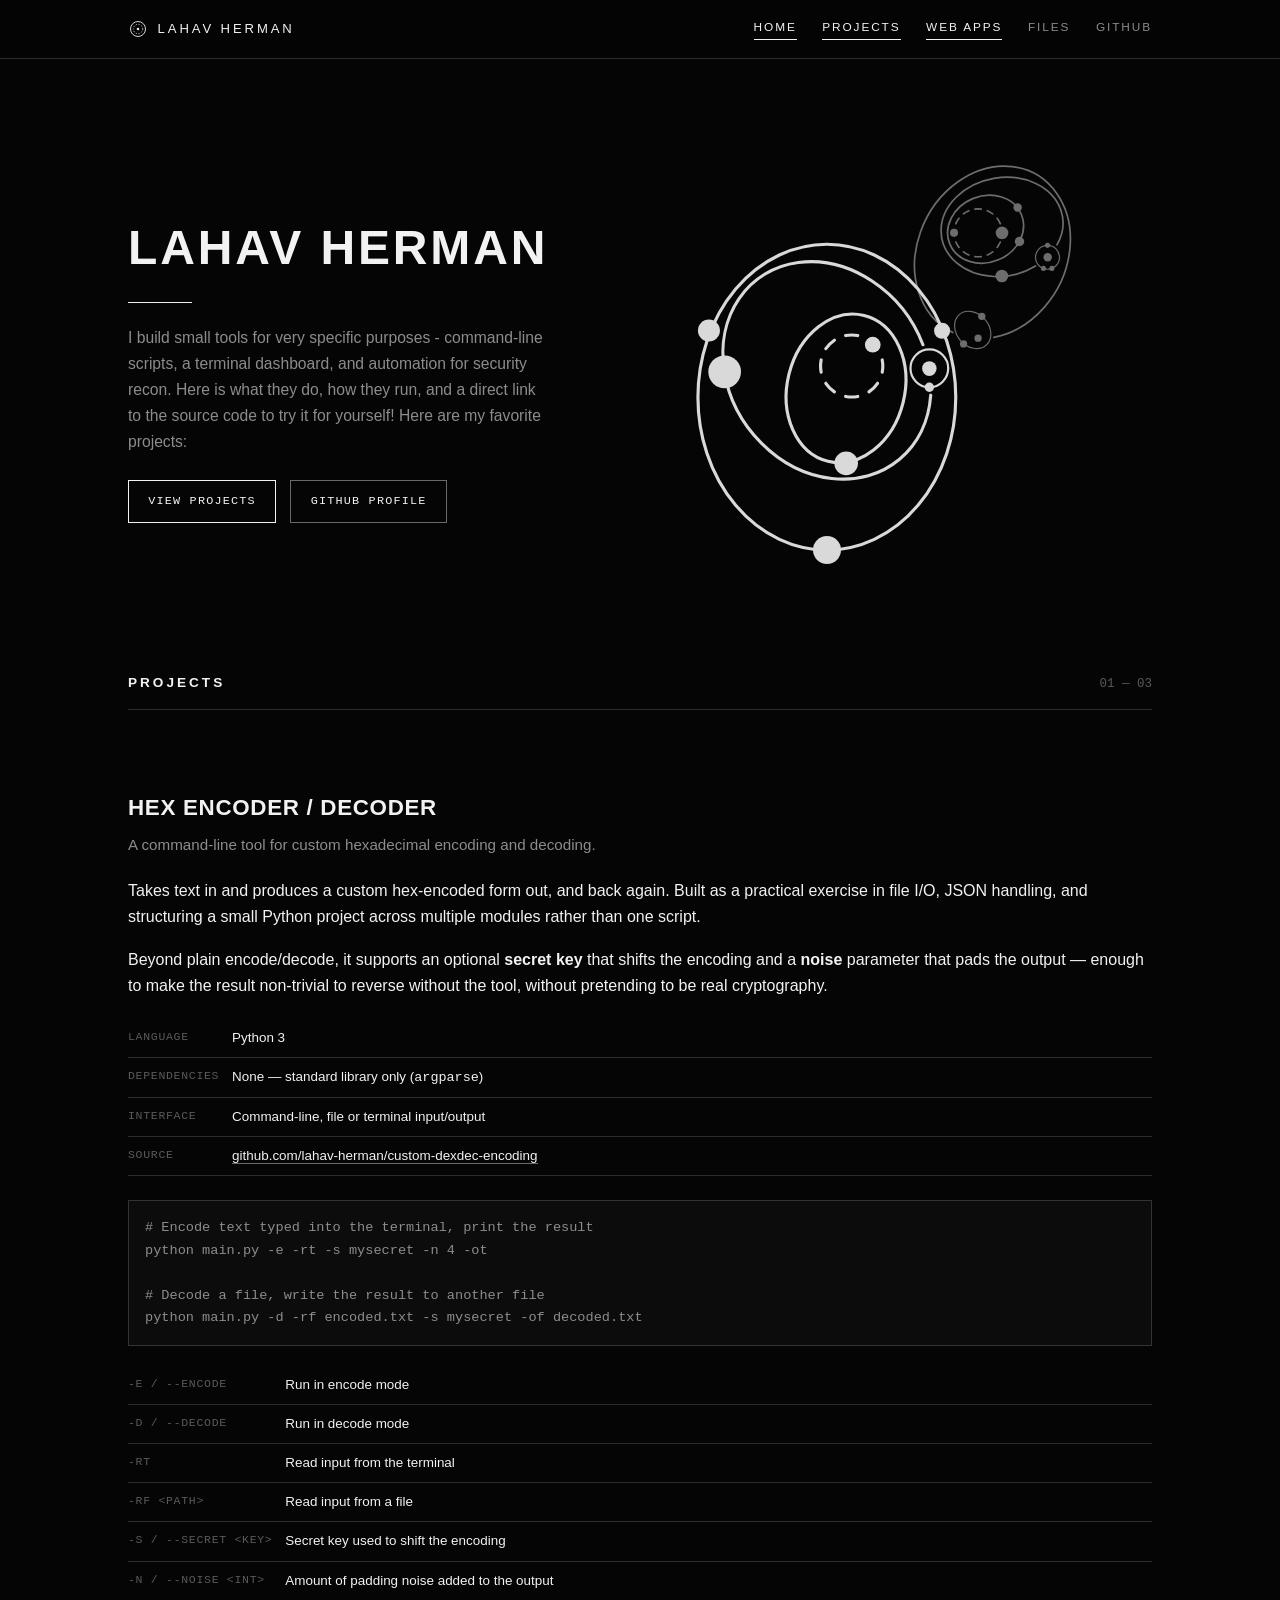
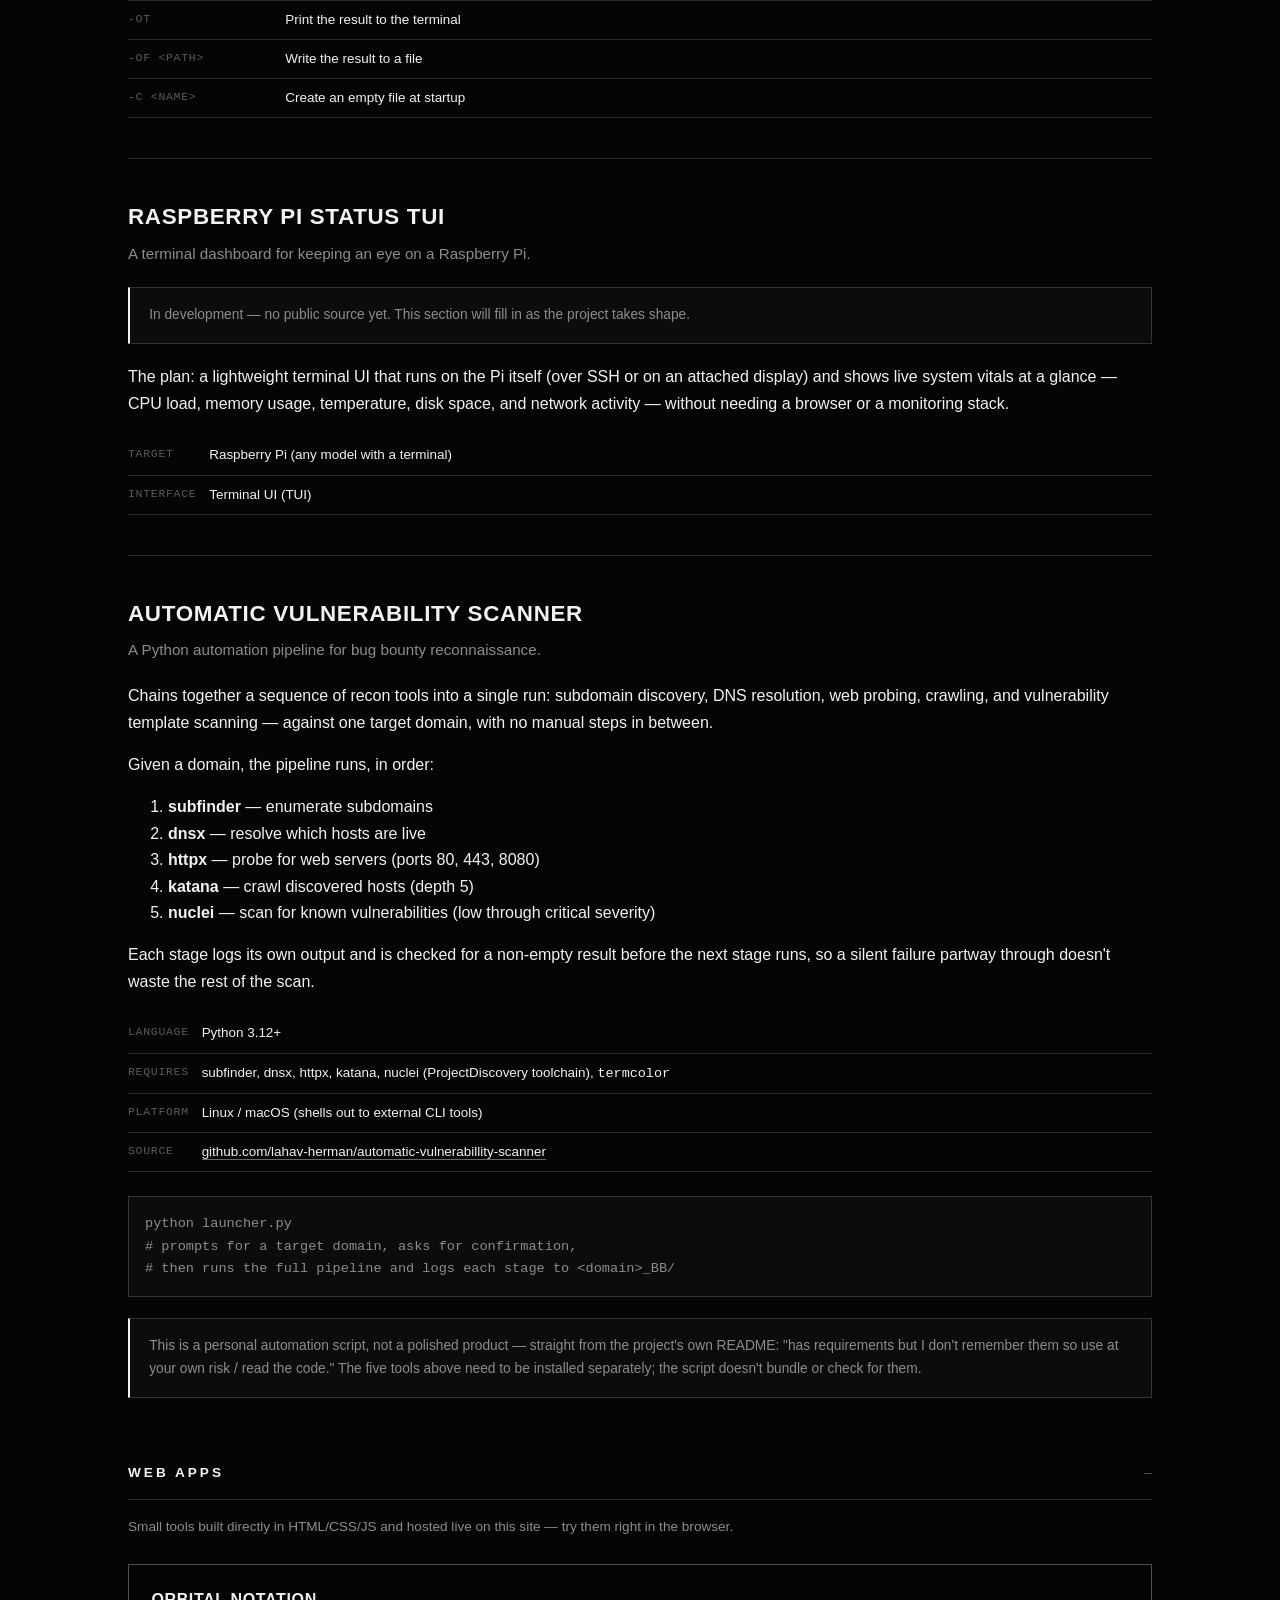
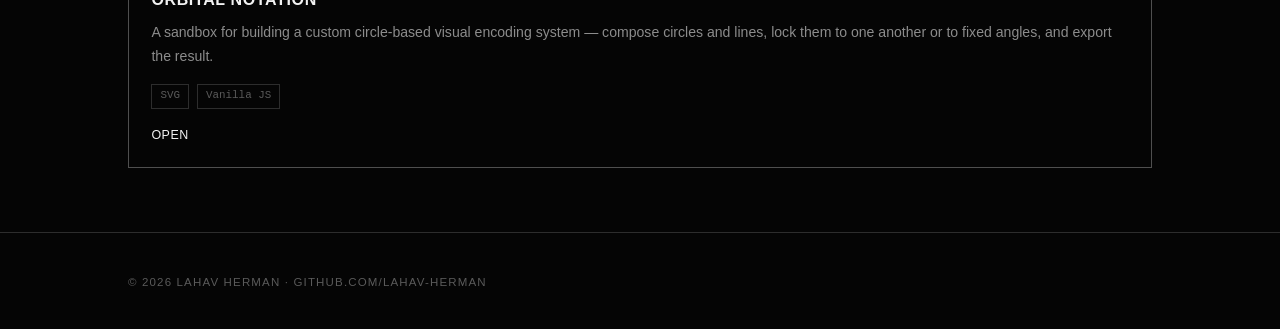
==== index.html @ 6dafbdc3 "build" ====
<!doctype html>
<html lang="en">
<head>
  <meta charset="utf-8" />
  <meta name="viewport" content="width=device-width, initial-scale=1" />
  <title>Lahav Herman</title>
  <meta name="description" content="Lahav Herman — CLI tools, Raspberry Pi projects, and security scripting." />
  <link rel="icon" href="assets/img/favicon.svg" type="image/svg+xml" />
  <link rel="stylesheet" href="assets/css/style.css" />
</head>
<body>
  <header class="site-header">
    <nav class="nav">
      <a class="nav-brand" href="index.html">
        <svg class="nav-mark" viewBox="0 0 32 32" aria-hidden="true">
          <circle cx="16" cy="16" r="12" fill="none" stroke="currentColor" stroke-width="1.4"/>
          <circle cx="16" cy="16" r="7.5" fill="none" stroke="currentColor" stroke-width="1.2" stroke-dasharray="2 2.4"/>
          <circle cx="16" cy="16" r="2" fill="currentColor"/>
        </svg>
        Lahav Herman
      </a>
      <div class="nav-links">
        <a href="index.html">Home</a>
        <a href="index.html#projects">Projects</a>
        <a href="index.html#apps">Web Apps</a>
        <a href="files.html">Files</a>
        <a href="https://github.com/lahav-herman" target="_blank" rel="noopener">GitHub</a>
      </div>
    </nav>
  </header>

  <main>
    <section class="hero">
      <div class="hero-copy">
        <h1>Lahav Herman<span class="cursor"></span></h1>
        <span class="hero-rule"></span>
        <p>
          I build small tools for very specific purposes - command-line scripts, a terminal dashboard, and automation for security recon.
          
          Here is what they do, how they run, and a direct link to the source code to try it for yourself!

          Here are my favorite projects:
        </p>
        <div class="hero-links">
          <a class="btn primary" href="#projects">View Projects</a>
          <a class="btn" href="https://github.com/lahav-herman" target="_blank" rel="noopener">GitHub Profile</a>
        </div>
      </div>

      <div class="hero-mark">
        <img class="mark-word mark-lahav" src="assets/img/LAHAV.svg" alt="Lahav" />
        <img class="mark-word mark-herman" src="assets/img/HERMAN.svg" alt="Herman" />
        <div class="mark-hit-zone" aria-hidden="true"></div>
      </div>
    </section>

    <section class="section" id="projects">
      <div class="section-head">
        <h2>Projects</h2>
        <span class="index">01 — 03</span>
      </div>

      <article class="project" id="hex-codec">
        <div class="project-head">
          <h3>Hex Encoder / Decoder</h3>
        </div>
        <p class="project-tag">A command-line tool for custom hexadecimal encoding and decoding.</p>

        <p>
          Takes text in and produces a custom hex-encoded form out, and back again. Built as a
          practical exercise in file I/O, JSON handling, and structuring a small Python project
          across multiple modules rather than one script.
        </p>
        <p>
          Beyond plain encode/decode, it supports an optional <strong>secret key</strong> that
          shifts the encoding and a <strong>noise</strong> parameter that pads the output —
          enough to make the result non-trivial to reverse without the tool, without pretending
          to be real cryptography.
        </p>

        <table class="info-table">
          <tr><th>Language</th><td>Python 3</td></tr>
          <tr><th>Dependencies</th><td>None — standard library only (<code>argparse</code>)</td></tr>
          <tr><th>Interface</th><td>Command-line, file or terminal input/output</td></tr>
          <tr><th>Source</th><td><a href="https://github.com/lahav-herman/custom-dexdec-encoding" target="_blank" rel="noopener">github.com/lahav-herman/custom-dexdec-encoding</a></td></tr>
        </table>

        <pre><code># Encode text typed into the terminal, print the result
python main.py -e -rt -s mysecret -n 4 -ot

# Decode a file, write the result to another file
python main.py -d -rf encoded.txt -s mysecret -of decoded.txt</code></pre>

        <table class="info-table">
          <tr><th><code>-e</code> / <code>--encode</code></th><td>Run in encode mode</td></tr>
          <tr><th><code>-d</code> / <code>--decode</code></th><td>Run in decode mode</td></tr>
          <tr><th><code>-rt</code></th><td>Read input from the terminal</td></tr>
          <tr><th><code>-rf &lt;path&gt;</code></th><td>Read input from a file</td></tr>
          <tr><th><code>-s</code> / <code>--secret &lt;key&gt;</code></th><td>Secret key used to shift the encoding</td></tr>
          <tr><th><code>-n</code> / <code>--noise &lt;int&gt;</code></th><td>Amount of padding noise added to the output</td></tr>
          <tr><th><code>-ot</code></th><td>Print the result to the terminal</td></tr>
          <tr><th><code>-of &lt;path&gt;</code></th><td>Write the result to a file</td></tr>
          <tr><th><code>-c &lt;name&gt;</code></th><td>Create an empty file at startup</td></tr>
        </table>
      </article>

      <article class="project" id="pi-status-tui">
        <div class="project-head">
          <h3>Raspberry Pi Status TUI</h3>
        </div>
        <p class="project-tag">A terminal dashboard for keeping an eye on a Raspberry Pi.</p>

        <div class="callout">
          In development — no public source yet. This section will fill in as the project
          takes shape.
        </div>

        <p>
          The plan: a lightweight terminal UI that runs on the Pi itself (over SSH or on an
          attached display) and shows live system vitals at a glance — CPU load, memory usage,
          temperature, disk space, and network activity — without needing a browser or a
          monitoring stack.
        </p>

        <table class="info-table">
          <tr><th>Target</th><td>Raspberry Pi (any model with a terminal)</td></tr>
          <tr><th>Interface</th><td>Terminal UI (TUI)</td></tr>
        </table>
      </article>

      <article class="project" id="vuln-scanner">
        <div class="project-head">
          <h3>Automatic Vulnerability Scanner</h3>
        </div>
        <p class="project-tag">A Python automation pipeline for bug bounty reconnaissance.</p>

        <p>
          Chains together a sequence of recon tools into a single run: subdomain discovery,
          DNS resolution, web probing, crawling, and vulnerability template scanning —
          against one target domain, with no manual steps in between.
        </p>

        <p>Given a domain, the pipeline runs, in order:</p>
        <ol>
          <li><strong>subfinder</strong> — enumerate subdomains</li>
          <li><strong>dnsx</strong> — resolve which hosts are live</li>
          <li><strong>httpx</strong> — probe for web servers (ports 80, 443, 8080)</li>
          <li><strong>katana</strong> — crawl discovered hosts (depth 5)</li>
          <li><strong>nuclei</strong> — scan for known vulnerabilities (low through critical severity)</li>
        </ol>
        <p>
          Each stage logs its own output and is checked for a non-empty result before the next
          stage runs, so a silent failure partway through doesn't waste the rest of the scan.
        </p>

        <table class="info-table">
          <tr><th>Language</th><td>Python 3.12+</td></tr>
          <tr><th>Requires</th><td>subfinder, dnsx, httpx, katana, nuclei (ProjectDiscovery toolchain), <code>termcolor</code></td></tr>
          <tr><th>Platform</th><td>Linux / macOS (shells out to external CLI tools)</td></tr>
          <tr><th>Source</th><td><a href="https://github.com/lahav-herman/automatic-vulnerabillity-scanner" target="_blank" rel="noopener">github.com/lahav-herman/automatic-vulnerabillity-scanner</a></td></tr>
        </table>

        <pre><code>python launcher.py
# prompts for a target domain, asks for confirmation,
# then runs the full pipeline and logs each stage to &lt;domain&gt;_BB/</code></pre>

        <div class="callout">
          This is a personal automation script, not a polished product — straight from the
          project's own README: "has requirements but I don't remember them so use at your own
          risk / read the code." The five tools above need to be installed separately; the
          script doesn't bundle or check for them.
        </div>
      </article>
    </section>

    <section class="section" id="apps">
      <div class="section-head">
        <h2>Web Apps</h2>
        <span class="index">—</span>
      </div>
      <p class="section-note">Small tools built directly in HTML/CSS/JS and hosted live on this site — try them right in the browser.</p>

      <div class="grid">
        <div class="card">
          <h3><a href="apps/orbital-notation/index.html">Orbital Notation</a></h3>
          <p>A sandbox for building a custom circle-based visual encoding system —
             compose circles and lines, lock them to one another or to fixed
             angles, and export the result.</p>
          <div class="card-tags"><span class="tag">SVG</span><span class="tag">Vanilla JS</span></div>
          <div class="card-links"><a href="apps/orbital-notation/index.html">Open</a></div>
        </div>
      </div>
    </section>
  </main>

  <footer class="site-footer">
    <p>&copy; 2026 Lahav Herman &middot; <a href="https://github.com/lahav-herman" target="_blank" rel="noopener">github.com/lahav-herman</a></p>
  </footer>

  <script src="assets/js/main.js"></script>
</body>
</html>
---- assets/css/style.css ----
/* lahav-herman.github.io — shared site styles
   Monochrome, line-diagram aesthetic: thin white strokes on black,
   uppercase wide-tracked headings, orbit/node motifs. */

:root {
  --bg: #050505;
  --bg-raised: #0c0c0c;
  --bg-card: #0a0a0a;
  --border: rgba(255, 255, 255, 0.16);
  --border-strong: rgba(255, 255, 255, 0.4);
  --line: rgba(255, 255, 255, 0.55);
  --text: #f2f2f2;
  --text-dim: #8c8c8c;
  --text-faint: #5a5a5a;
  --sans: "Helvetica Neue", Arial, "Segoe UI", sans-serif;
  --mono: ui-monospace, "Cascadia Code", "Fira Code", Consolas, "SF Mono", Menlo, monospace;
}

* {
  box-sizing: border-box;
}

html, body {
  margin: 0;
  padding: 0;
}

html {
  scroll-behavior: smooth;
}

body {
  background: var(--bg);
  color: var(--text);
  font-family: var(--sans);
  line-height: 1.65;
  min-height: 100vh;
  display: flex;
  flex-direction: column;
}

a {
  color: var(--text);
  text-decoration: none;
  border-bottom: 1px solid var(--border-strong);
}

a:hover {
  color: #fff;
  border-color: #fff;
}

.card a,
.file-list a {
  border-bottom: none;
}

code, pre {
  font-family: var(--mono);
}

pre {
  background: var(--bg-raised);
  border: 1px solid var(--border);
  padding: 1rem;
  overflow-x: auto;
  font-size: 0.85rem;
  color: var(--text-dim);
}

/* ---------- Header / nav ---------- */

.site-header {
  position: sticky;
  top: 0;
  z-index: 2;
  border-bottom: 1px solid var(--border);
  background: rgba(5, 5, 5, 0.92);
  backdrop-filter: blur(4px);
}

.nav {
  width: 100%;
  margin: 0;
  display: flex;
  align-items: center;
  justify-content: space-between;
  padding: 1.1rem clamp(2rem, 10vw, 9rem);
}

.nav-brand {
  display: flex;
  align-items: center;
  gap: 0.6rem;
  font-size: 0.82rem;
  letter-spacing: 0.22em;
  text-transform: uppercase;
  color: var(--text);
  border-bottom: none;
}

.nav-mark {
  width: 20px;
  height: 20px;
  display: block;
}

.nav-links {
  display: flex;
  gap: 1.6rem;
  align-items: center;
  flex-wrap: wrap;
}

.nav-links a {
  color: var(--text-dim);
  font-size: 0.74rem;
  letter-spacing: 0.16em;
  text-transform: uppercase;
  border-bottom: 1px solid transparent;
  padding-bottom: 2px;
}

.nav-links a:hover,
.nav-links a.active {
  color: var(--text);
  border-color: var(--text);
}

/* ---------- Layout ---------- */

main {
  flex: 1;
  width: 100%;
  margin: 0;
  padding: 3rem clamp(2rem, 10vw, 9rem) 4rem;
}

.site-footer {
  border-top: 1px solid var(--border);
  text-align: left;
  padding: 1.75rem clamp(2rem, 10vw, 9rem);
  color: var(--text-faint);
  font-size: 0.72rem;
  letter-spacing: 0.1em;
  text-transform: uppercase;
}

.site-footer a {
  color: var(--text-faint);
  border-bottom: 1px solid transparent;
}

.site-footer a:hover {
  color: var(--text);
  border-color: var(--text-faint);
}

/* ---------- Hero ---------- */

.hero {
  display: grid;
  grid-template-columns: 1.1fr 1fr;
  gap: 2rem;
  align-items: center;
  padding: 2rem 0 1rem;
}

.hero-copy .hero-tag {
  font-family: var(--mono);
  color: var(--text-faint);
  font-size: 0.78rem;
  letter-spacing: 0.08em;
  margin: 0 0 1.1rem;
}

.hero-copy h1 {
  font-size: clamp(2rem, 5vw, 3rem);
  letter-spacing: 0.06em;
  text-transform: uppercase;
  margin: 0 0 0.9rem;
  font-weight: 600;
}

.hero-rule {
  display: block;
  width: 64px;
  height: 1px;
  background: var(--text);
  margin: 0 0 1.4rem;
}

.cursor {
  display: inline-block;
  width: 0.5ch;
  background: var(--text);
  margin-left: 2px;
  animation: blink 1.1s steps(1) infinite;
}

@keyframes blink {
  0%, 49% { opacity: 1; }
  50%, 100% { opacity: 0; }
}

.hero-copy p {
  color: var(--text-dim);
  max-width: 48ch;
  font-size: 0.98rem;
}

.hero-links {
  margin-top: 1.6rem;
  display: flex;
  gap: 0.9rem;
  flex-wrap: wrap;
}

.hero-mark {
  position: relative;
  width: 100%;
  max-width: 420px;
  aspect-ratio: 1 / 1.08;
}

.mark-word {
  position: absolute;
  height: auto;
  transition: top 0.35s ease, left 0.35s ease, width 0.35s ease, filter 0.35s ease, z-index 0.35s;
}

/*
 * LAHAV.svg and HERMAN.svg don't fill their own viewBox by the same amount
 * (LAHAV's linework fills ~88% of its box, HERMAN's only ~72%), so equal
 * `width` values render visibly different ink sizes. Each word gets its own
 * width per slot, scaled so the actual drawn marks end up the same size.
 */

.mark-lahav {
  top: 18%;
  left: 0;
  width: 70%;
  z-index: 2;
  filter: brightness(1);
}

.mark-herman {
  top: 0;
  left: 49%;
  width: 51%;
  z-index: 1;
  filter: brightness(0.5);
}

.hero-mark.swapped .mark-lahav {
  top: 0;
  left: 58%;
  width: 42%;
  z-index: 1;
  filter: brightness(0.5);
}

.hero-mark.swapped .mark-herman {
  top: 10%;
  left: 0;
  width: 85%;
  z-index: 2;
  filter: brightness(1);
}

.mark-hit-zone {
  position: absolute;
  top: 0;
  right: 0;
  width: 50%;
  height: 50%;
  z-index: 3;
  cursor: pointer;
}

/* ---------- Buttons ---------- */

.btn {
  display: inline-block;
  font-family: var(--mono);
  font-size: 0.74rem;
  letter-spacing: 0.1em;
  text-transform: uppercase;
  padding: 0.65rem 1.2rem;
  border: 1px solid var(--border-strong);
  color: var(--text);
  background: transparent;
  border-bottom: 1px solid var(--border-strong);
  transition: background 0.15s, color 0.15s;
}

.btn:hover {
  background: var(--text);
  color: var(--bg);
  border-color: var(--text);
}

.btn.primary {
  border-color: var(--text);
}

/* ---------- Section headings ---------- */

.section {
  margin-top: 4rem;
  scroll-margin-top: 6.5rem;
}

.section-head {
  display: flex;
  align-items: baseline;
  justify-content: space-between;
  gap: 1rem;
  margin-bottom: 0.4rem;
  flex-wrap: wrap;
  border-bottom: 1px solid var(--border);
  padding-bottom: 0.9rem;
}

.section-head h2 {
  margin: 0;
  font-size: 0.85rem;
  letter-spacing: 0.22em;
  text-transform: uppercase;
  color: var(--text);
}

.section-head .index {
  color: var(--text-faint);
  font-family: var(--mono);
  font-size: 0.78rem;
}

.section-note {
  color: var(--text-dim);
  font-size: 0.85rem;
  margin: 1rem 0 1.6rem;
}

/* ---------- Cards / grid ---------- */

.grid {
  display: grid;
  grid-template-columns: repeat(auto-fit, minmax(260px, 1fr));
  gap: 1px;
  background: var(--border);
  border: 1px solid var(--border);
}

.card {
  display: flex;
  flex-direction: column;
  background: var(--bg);
  padding: 1.4rem;
}

.card h3 {
  margin: 0 0 0.5rem;
  font-size: 1rem;
  letter-spacing: 0.04em;
  text-transform: uppercase;
}

.card h3 a {
  border-bottom: none;
}

.card p {
  color: var(--text-dim);
  font-size: 0.88rem;
  margin: 0 0 1rem;
  flex: 1;
}

.card-tags {
  display: flex;
  gap: 0.5rem;
  flex-wrap: wrap;
  margin-bottom: 1rem;
}

.tag {
  font-family: var(--mono);
  font-size: 0.68rem;
  color: var(--text-faint);
  border: 1px solid var(--border);
  padding: 0.15rem 0.5rem;
}

.card-links {
  display: flex;
  gap: 1rem;
  font-size: 0.78rem;
  letter-spacing: 0.04em;
  text-transform: uppercase;
}

/* ---------- Project (in-page) sections ---------- */

.project {
  padding-top: 2.5rem;
  border-top: 1px solid var(--border);
  margin-top: 2.5rem;
  scroll-margin-top: 6.5rem;
}

.project:first-of-type {
  border-top: none;
}

.project-head {
  display: flex;
  align-items: baseline;
  justify-content: space-between;
  gap: 1rem;
  flex-wrap: wrap;
}

.project-head h3 {
  margin: 0 0 0.3rem;
  font-size: 1.4rem;
  letter-spacing: 0.03em;
  text-transform: uppercase;
}

.project-tag {
  color: var(--text-dim);
  margin: 0 0 1.3rem;
  font-size: 0.95rem;
}

.info-table {
  width: 100%;
  border-collapse: collapse;
  margin: 1.2rem 0 1.5rem;
  font-size: 0.84rem;
}

.info-table th, .info-table td {
  text-align: left;
  padding: 0.5rem 0.8rem 0.5rem 0;
  border-bottom: 1px solid var(--border);
  vertical-align: top;
}

.info-table th {
  color: var(--text-faint);
  font-family: var(--mono);
  font-weight: 400;
  text-transform: uppercase;
  font-size: 0.72rem;
  letter-spacing: 0.06em;
  white-space: nowrap;
  width: 1%;
}

.callout {
  border: 1px solid var(--border);
  border-left: 2px solid var(--text);
  background: var(--bg-raised);
  padding: 1rem 1.2rem;
  font-size: 0.86rem;
  color: var(--text-dim);
  margin: 1.3rem 0;
}

.files-box {
  border: 1px dashed var(--border);
  padding: 1rem 1.2rem;
  margin-top: 1.5rem;
  font-size: 0.86rem;
  color: var(--text-dim);
}

.files-box h4 {
  margin: 0 0 0.5rem;
  font-size: 0.72rem;
  letter-spacing: 0.1em;
  text-transform: uppercase;
  color: var(--text-faint);
}

.file-list {
  list-style: none;
  margin: 0;
  padding: 0;
}

.file-list li {
  display: flex;
  justify-content: space-between;
  gap: 1rem;
  padding: 0.6rem 0;
  border-bottom: 1px solid var(--border);
  font-size: 0.9rem;
}

.file-list li:last-child {
  border-bottom: none;
}

.file-list .meta {
  color: var(--text-faint);
  font-family: var(--mono);
  font-size: 0.78rem;
  white-space: nowrap;
}

.page-head h1 {
  margin: 0 0 0.4rem;
  font-size: 1.7rem;
  letter-spacing: 0.05em;
  text-transform: uppercase;
}

.page-tag {
  color: var(--text-dim);
  margin: 0 0 2rem;
}

@media (max-width: 760px) {
  .hero {
    grid-template-columns: 1fr;
  }

  .hero-mark {
    order: -1;
    max-width: 320px;
    margin: 0;
  }
}

@media (max-width: 560px) {
  .nav {
    flex-direction: column;
    gap: 0.7rem;
    align-items: flex-start;
  }

  .nav-links {
    gap: 1rem;
  }
}
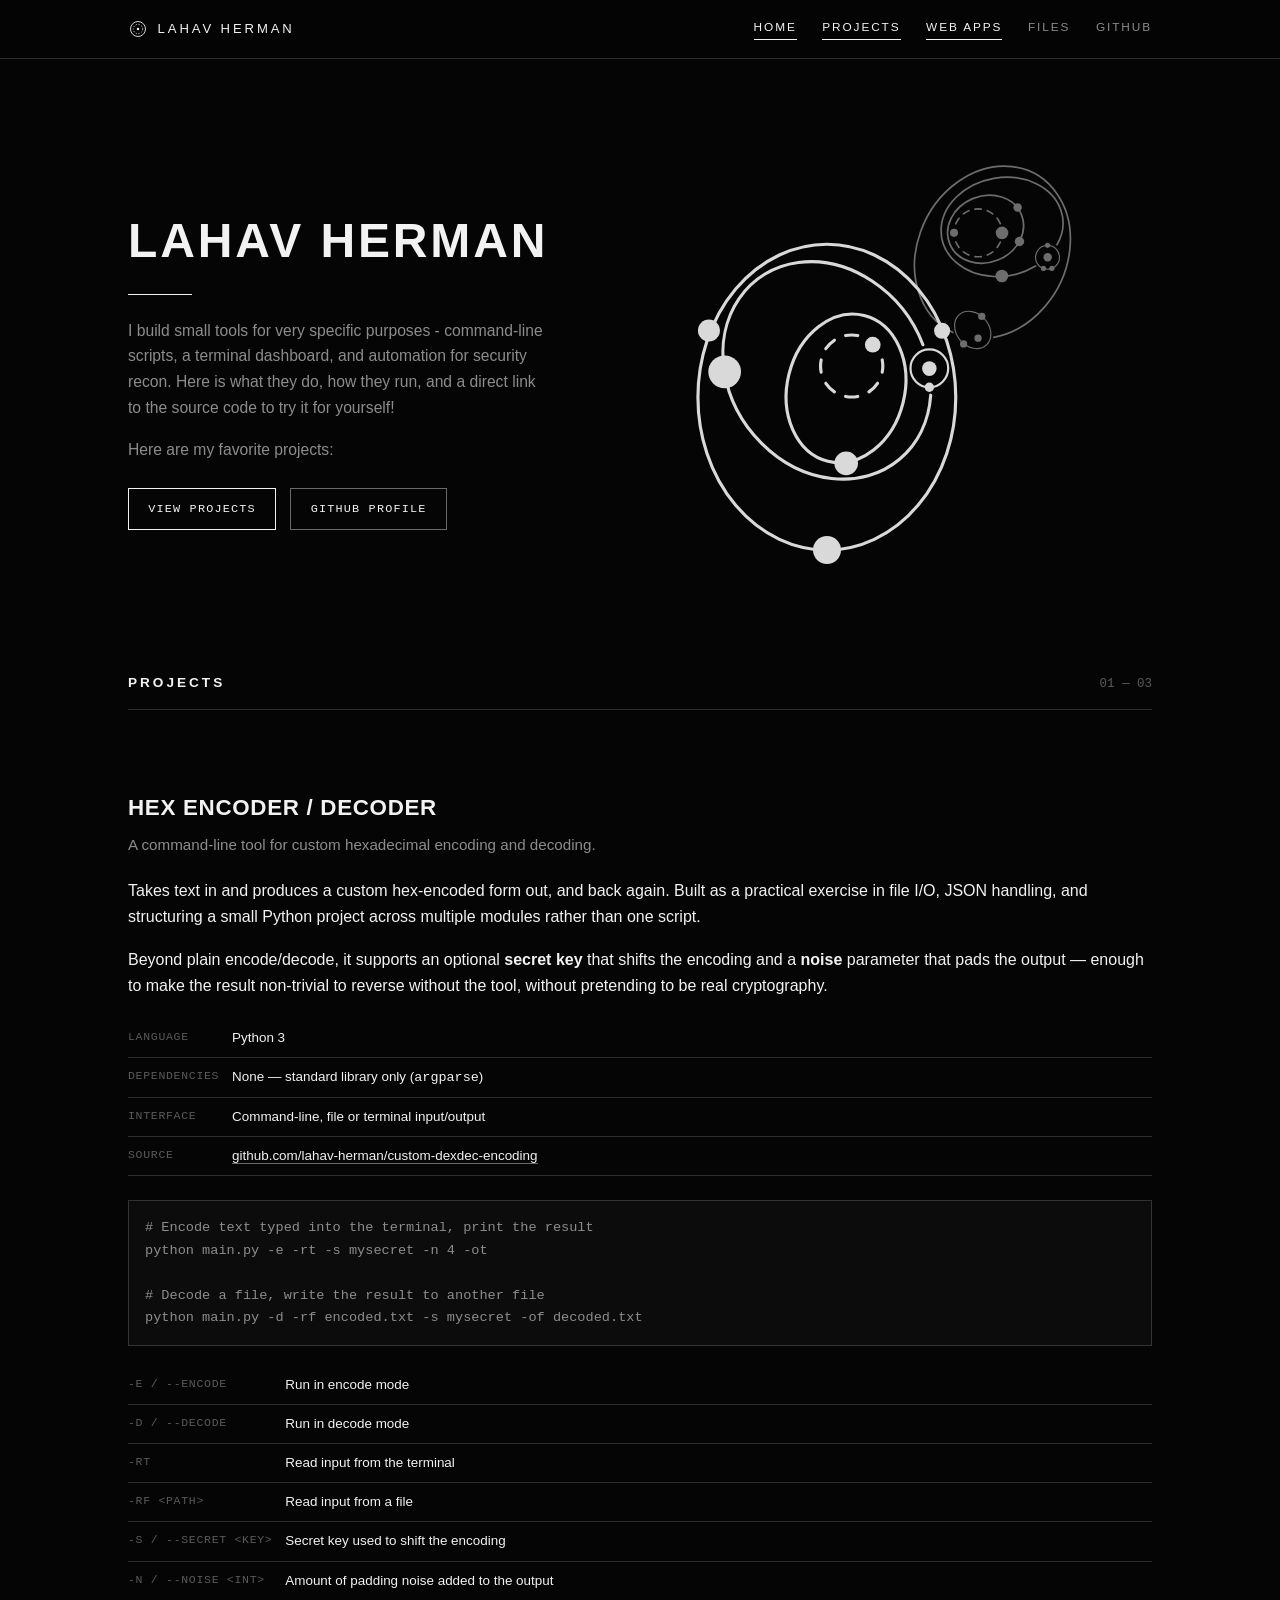
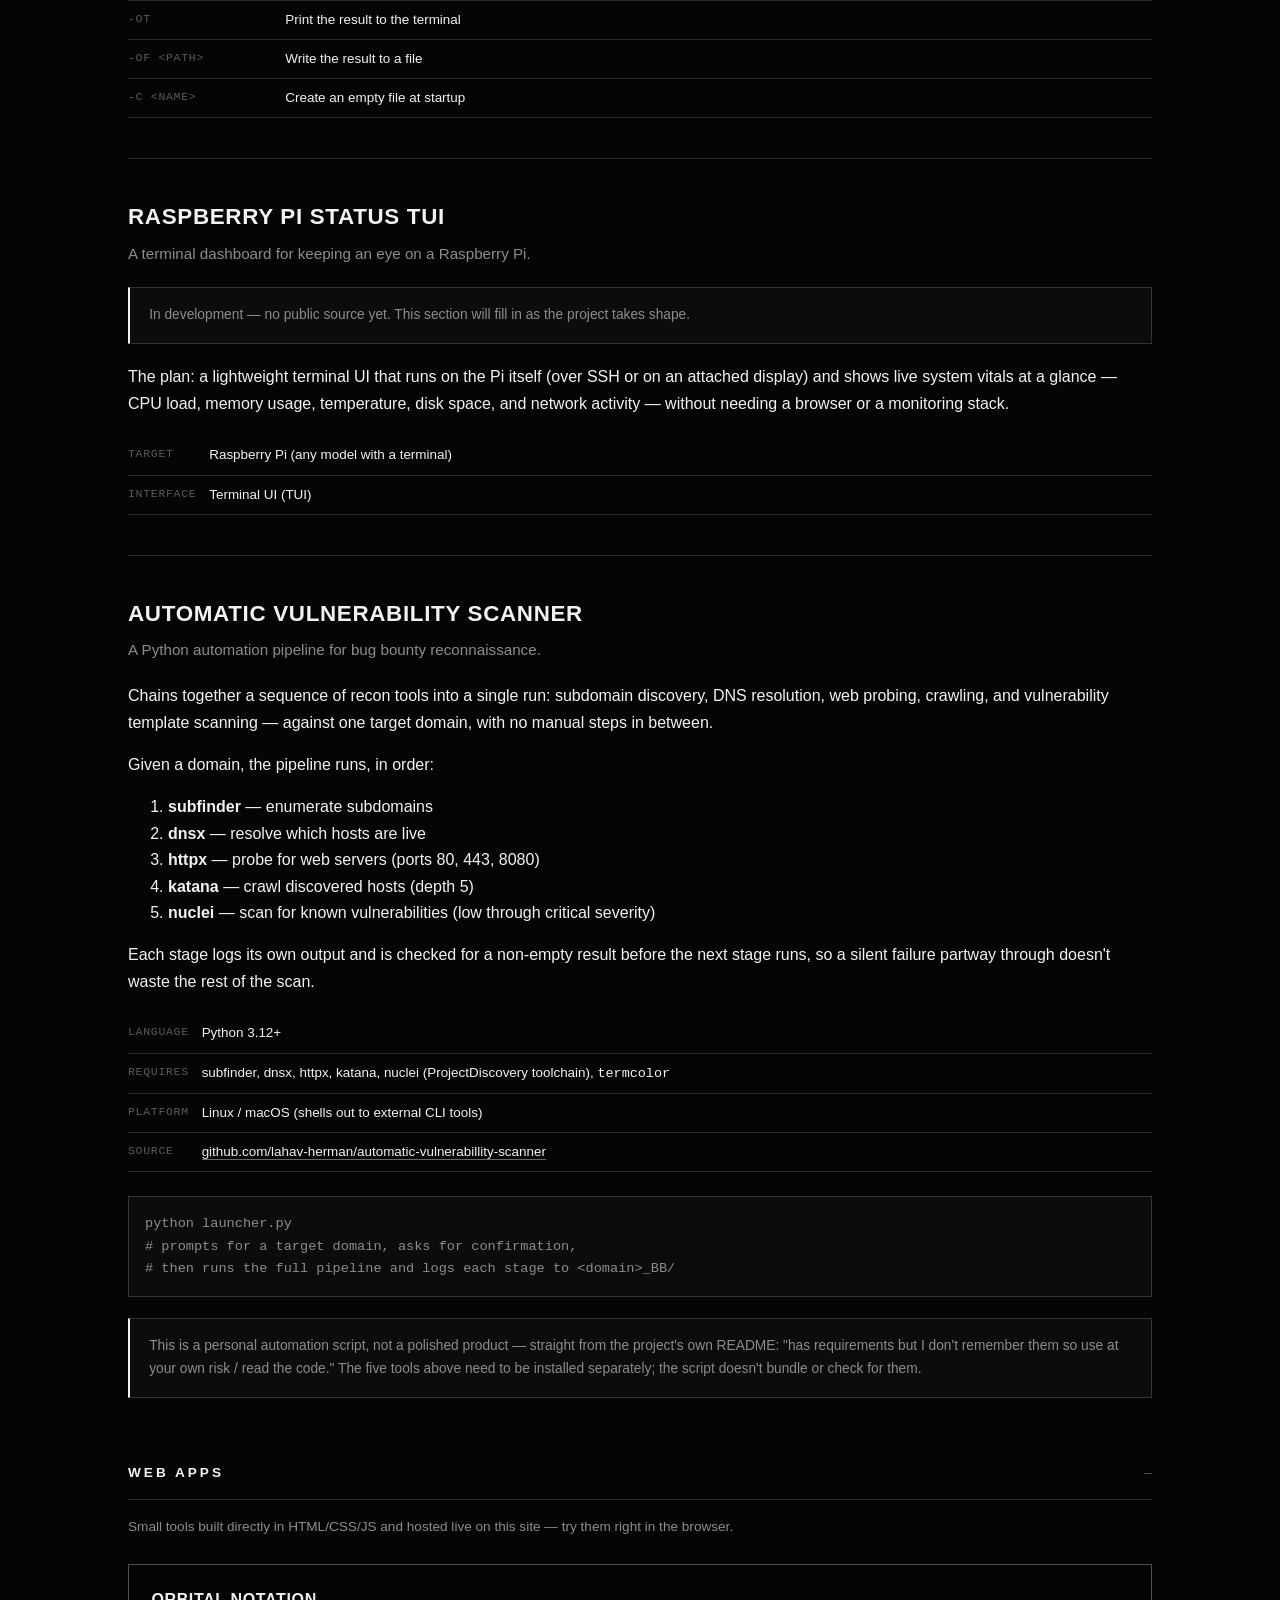
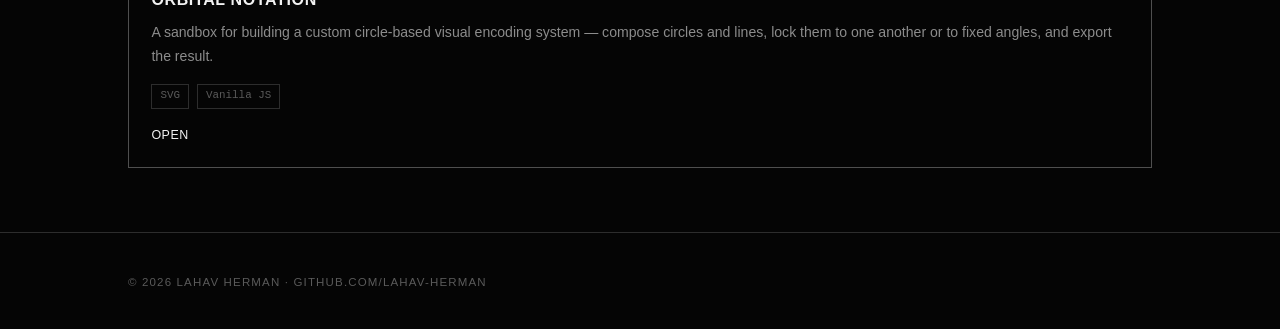
==== commit 339276e5: "fixed text" ====
--- a/index.html
+++ b/index.html
@@ -36,9 +36,9 @@
         <span class="hero-rule"></span>
         <p>
           I build small tools for very specific purposes - command-line scripts, a terminal dashboard, and automation for security recon.
-          
           Here is what they do, how they run, and a direct link to the source code to try it for yourself!
-
+        </p>
+        <p>
           Here are my favorite projects:
         </p>
         <div class="hero-links">
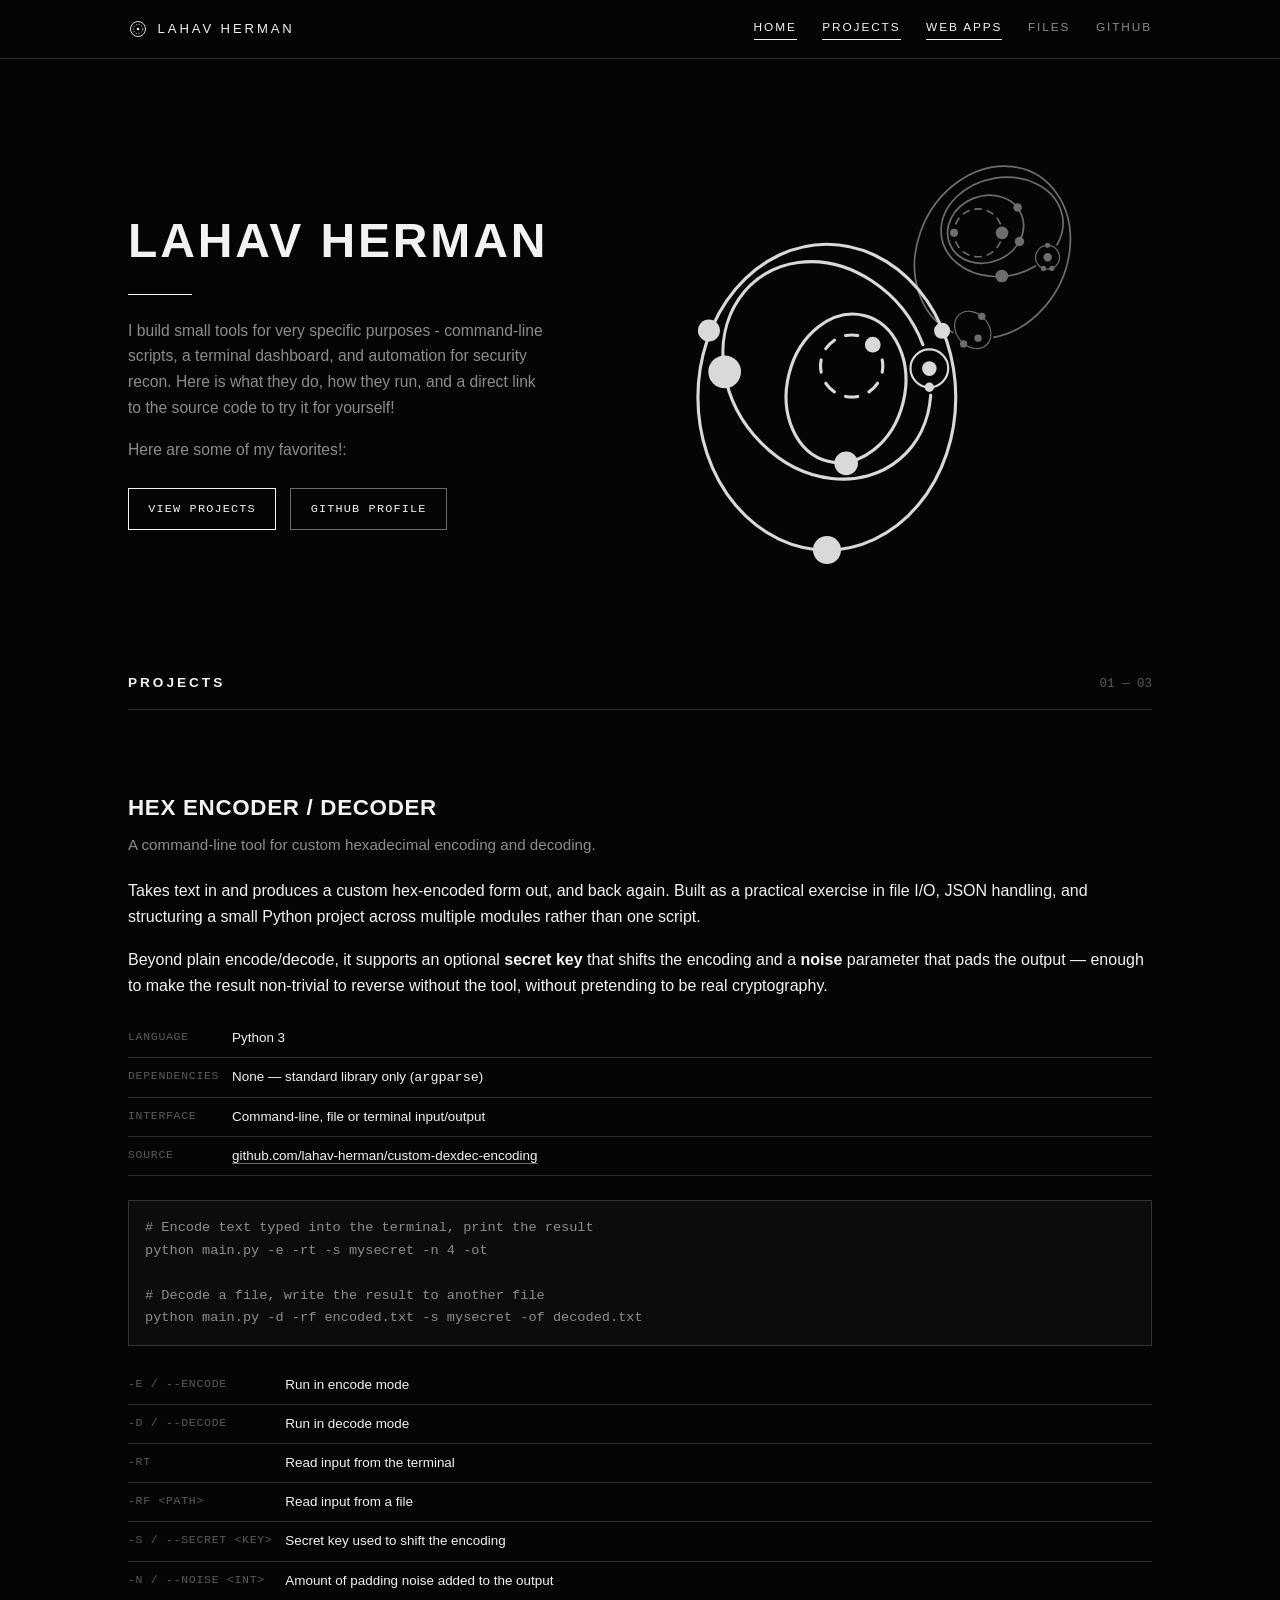
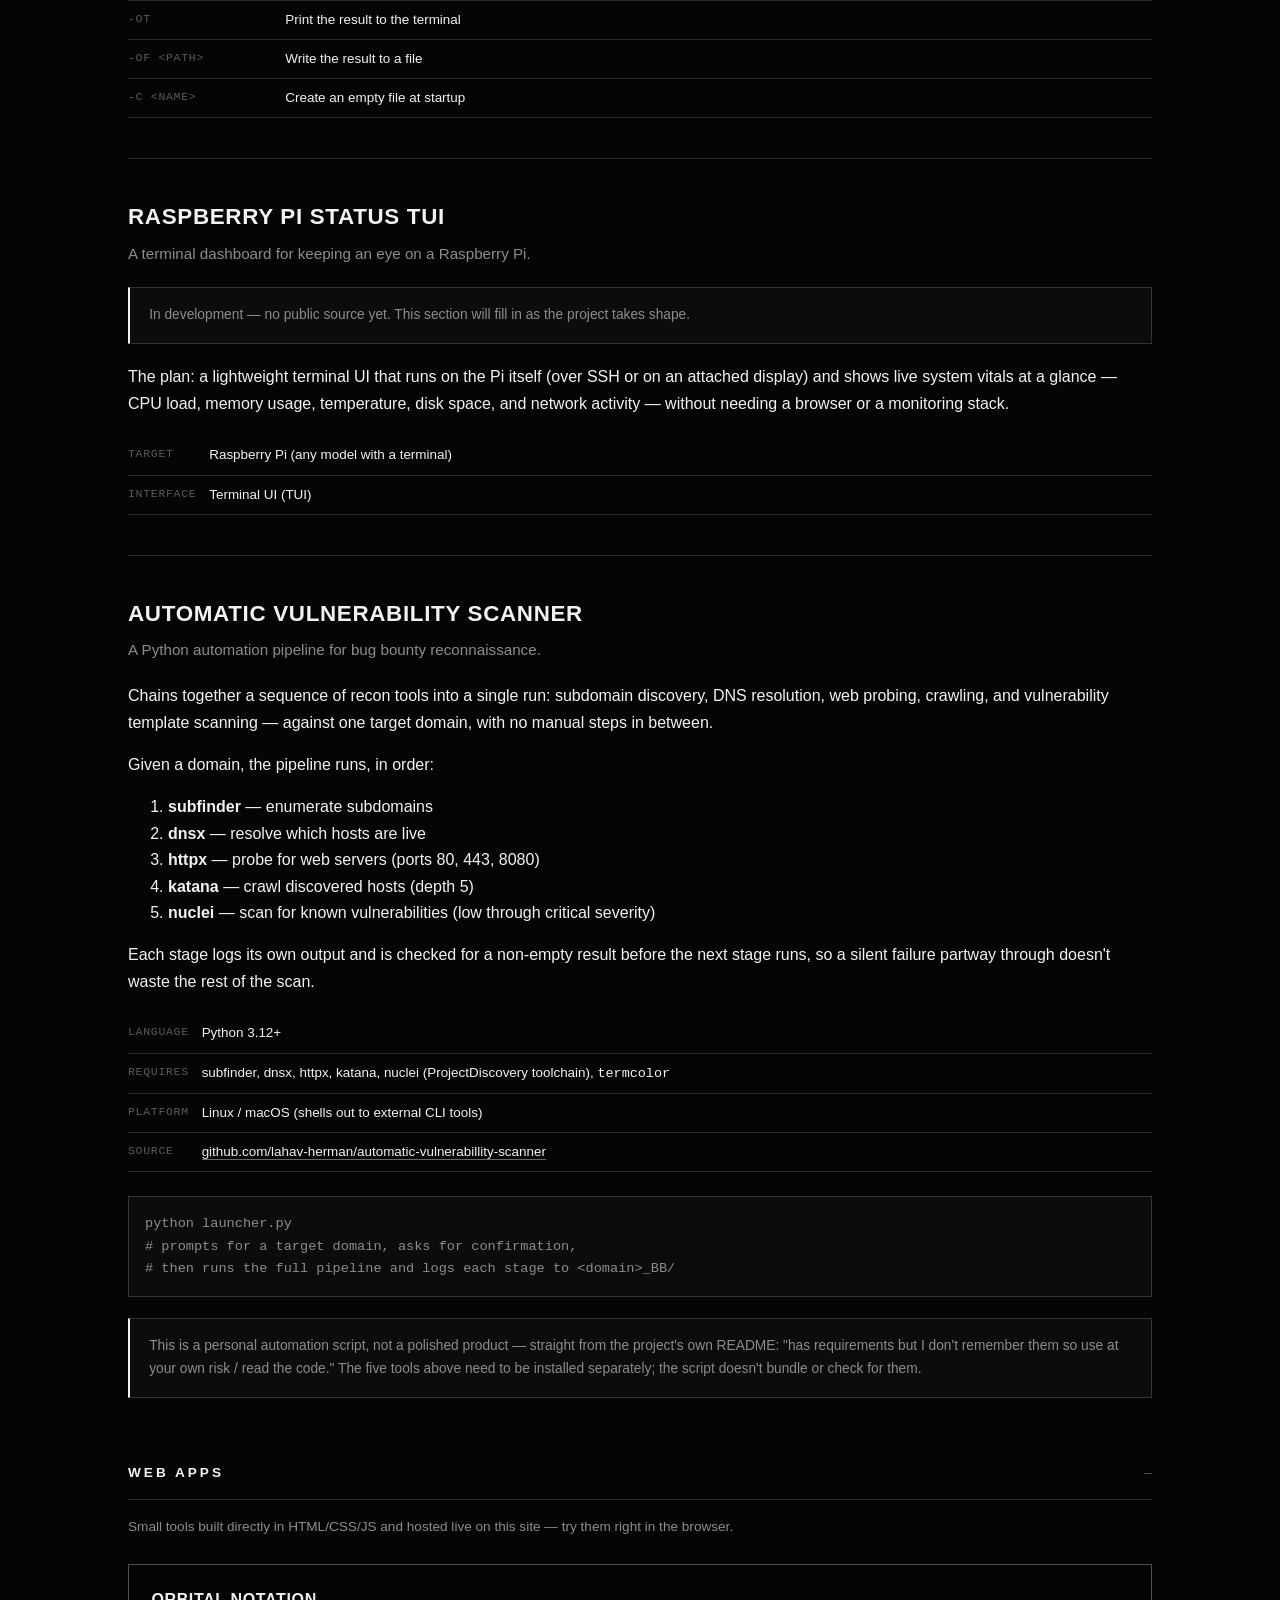
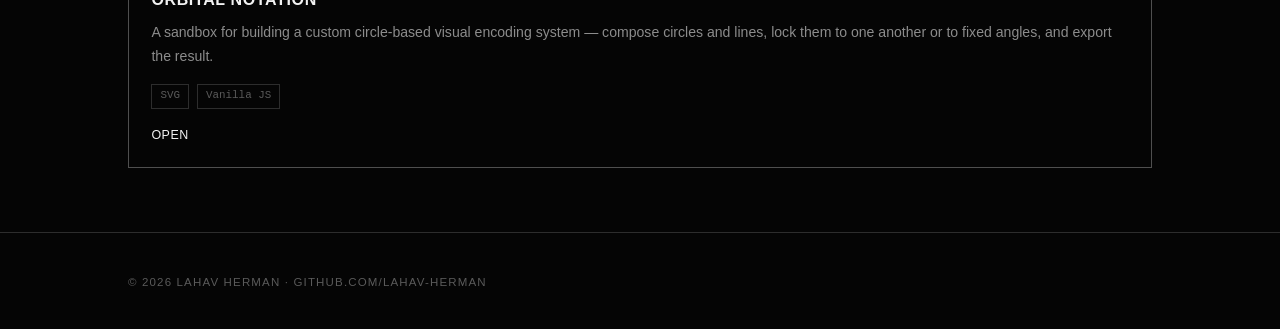
==== commit 18bab921: "fixed text again" ====
--- a/index.html
+++ b/index.html
@@ -39,7 +39,7 @@
           Here is what they do, how they run, and a direct link to the source code to try it for yourself!
         </p>
         <p>
-          Here are my favorite projects:
+          Here are some of my favorites!:
         </p>
         <div class="hero-links">
           <a class="btn primary" href="#projects">View Projects</a>
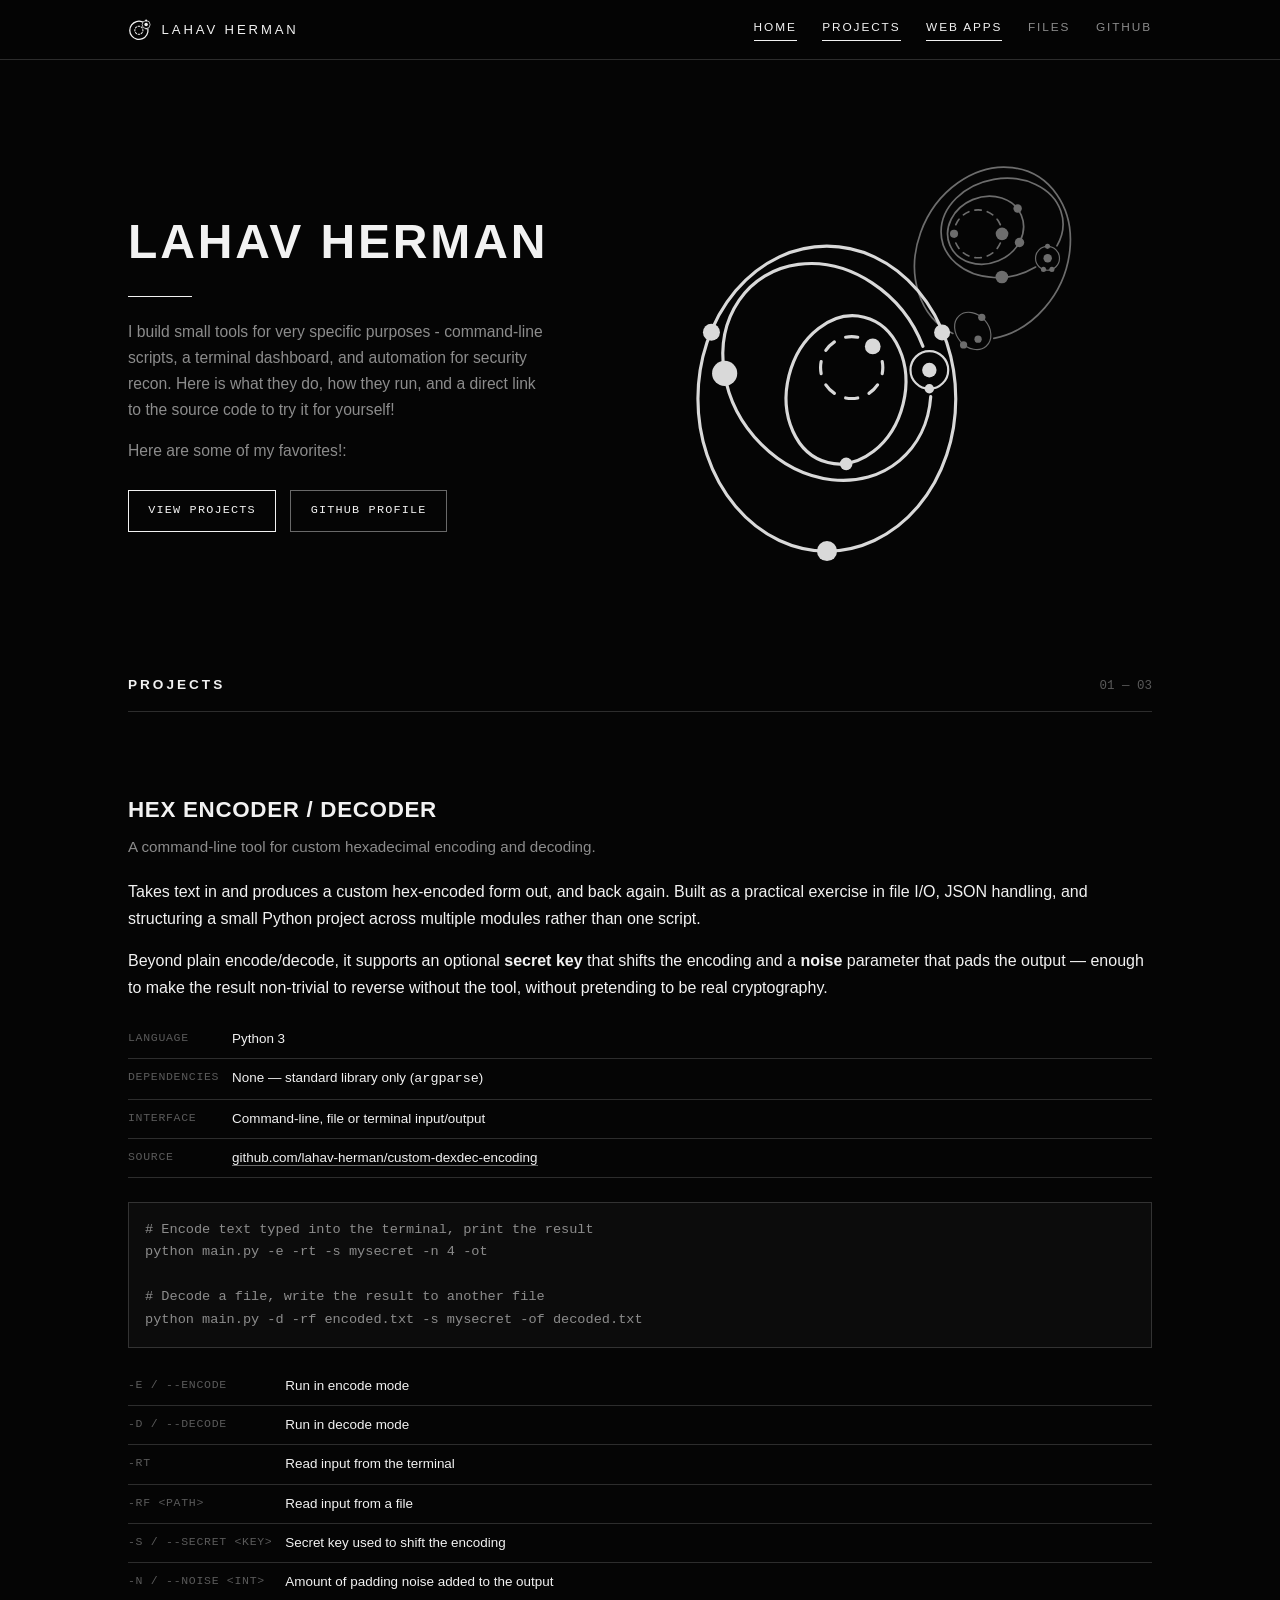
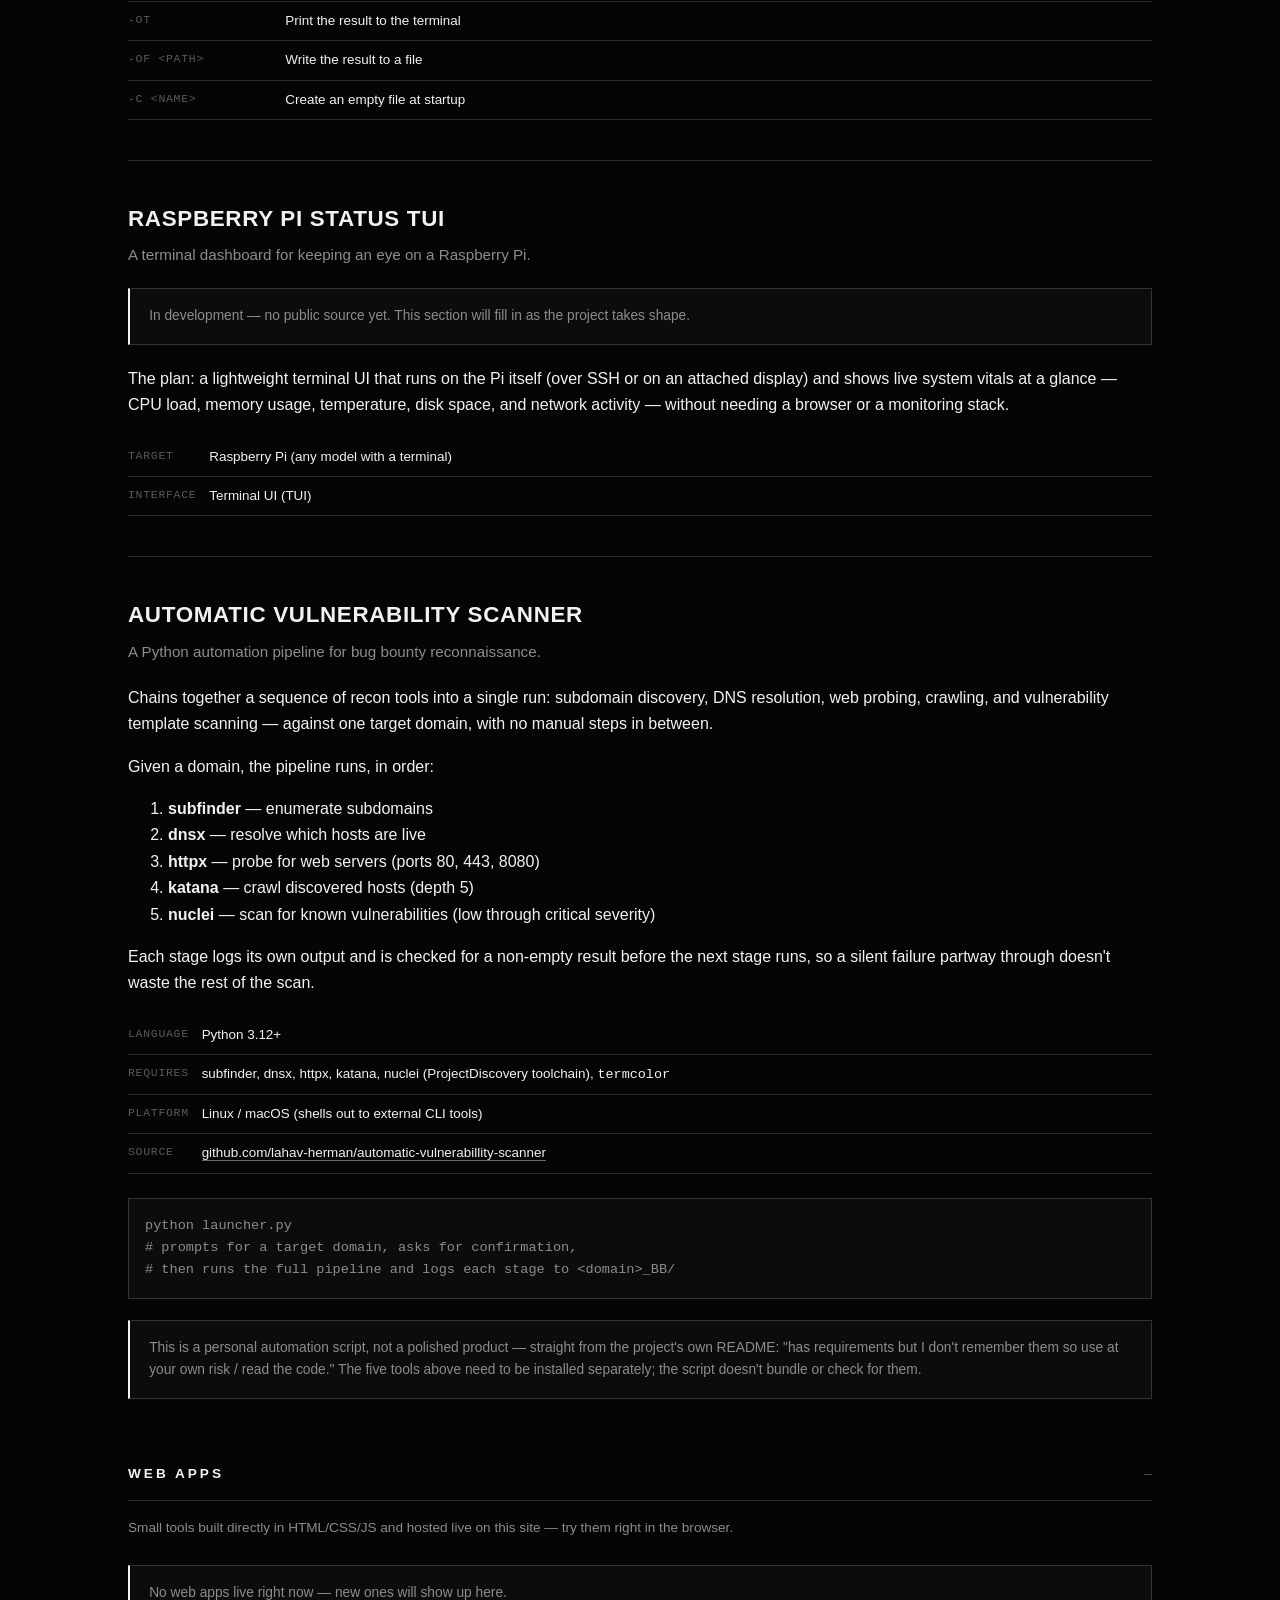
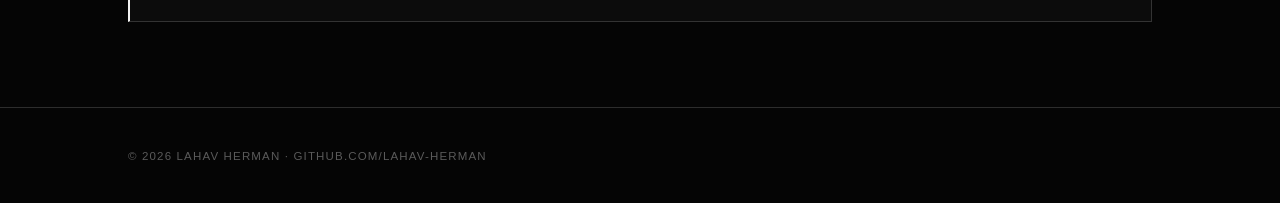
==== commit 87156b62: "deleted a project, and changed some styles" ====
--- a/index.html
+++ b/index.html
@@ -12,10 +12,13 @@
   <header class="site-header">
     <nav class="nav">
       <a class="nav-brand" href="index.html">
-        <svg class="nav-mark" viewBox="0 0 32 32" aria-hidden="true">
-          <circle cx="16" cy="16" r="12" fill="none" stroke="currentColor" stroke-width="1.4"/>
-          <circle cx="16" cy="16" r="7.5" fill="none" stroke="currentColor" stroke-width="1.2" stroke-dasharray="2 2.4"/>
-          <circle cx="16" cy="16" r="2" fill="currentColor"/>
+        <svg class="nav-mark" viewBox="44 54 520 520" fill="none" aria-hidden="true">
+          <path d="M365.335 303.423C366.427 308.946 367 314.656 367 320.5C367 326.344 366.427 332.054 365.335 337.577M352.262 271.884C345.874 262.342 337.658 254.126 328.116 247.738M296.577 234.665C291.054 233.573 285.344 233 279.5 233C273.656 233 267.946 233.573 262.423 234.665M230.884 247.738C221.342 254.126 213.126 262.342 206.738 271.884M193.665 303.423C192.573 308.946 192 314.656 192 320.5C192 326.344 192.573 332.054 193.665 337.577M206.738 369.116C213.126 378.658 221.342 386.874 230.884 393.262M262.423 406.335C267.946 407.427 273.656 408 279.5 408C285.344 408 291.054 407.427 296.577 406.335M328.116 393.262C337.658 386.874 345.874 378.658 352.262 369.116" stroke="currentColor" stroke-width="22" stroke-linecap="round"/>
+          <path d="M475.328 291.79C481.774 334.895 473.781 378.922 452.593 417.01C431.406 455.097 398.215 485.107 358.192 502.362C318.169 519.618 273.562 523.149 231.323 512.407C189.083 501.665 151.583 477.253 124.666 442.974C97.7488 408.695 82.9267 366.475 82.5091 322.892C82.0915 279.31 96.1019 236.814 122.357 202.025C148.612 167.237 185.638 142.11 227.664 130.561C269.69 119.011 314.356 121.687 354.702 138.173" stroke="currentColor" stroke-width="28" stroke-linecap="round"/>
+          <circle cx="437" cy="197" r="38" fill="currentColor"/>
+          <circle cx="437" cy="197.5" r="86" stroke="currentColor" stroke-width="16"/>
+          <circle cx="437.5" cy="110.5" r="22" fill="currentColor"/>
+          <circle cx="437" cy="288" r="16" fill="currentColor"/>
         </svg>
         Lahav Herman
       </a>
@@ -47,9 +50,11 @@
         </div>
       </div>
 
+      <!-- Hero mark: two word-images, referred to as "LAHAV" and "HERMAN".
+           The one in front is the "focused" word; clicking it makes it pop. -->
       <div class="hero-mark">
-        <img class="mark-word mark-lahav" src="assets/img/LAHAV.svg" alt="Lahav" />
-        <img class="mark-word mark-herman" src="assets/img/HERMAN.svg" alt="Herman" />
+        <img id="LAHAV" class="mark-word mark-lahav" src="assets/img/LAHAV.svg" alt="Lahav" />
+        <img id="HERMAN" class="mark-word mark-herman" src="assets/img/HERMAN.svg" alt="Herman" />
         <div class="mark-hit-zone" aria-hidden="true"></div>
       </div>
     </section>
@@ -180,16 +185,7 @@
       </div>
       <p class="section-note">Small tools built directly in HTML/CSS/JS and hosted live on this site — try them right in the browser.</p>
 
-      <div class="grid">
-        <div class="card">
-          <h3><a href="apps/orbital-notation/index.html">Orbital Notation</a></h3>
-          <p>A sandbox for building a custom circle-based visual encoding system —
-             compose circles and lines, lock them to one another or to fixed
-             angles, and export the result.</p>
-          <div class="card-tags"><span class="tag">SVG</span><span class="tag">Vanilla JS</span></div>
-          <div class="card-links"><a href="apps/orbital-notation/index.html">Open</a></div>
-        </div>
-      </div>
+      <div class="callout">No web apps live right now — new ones will show up here.</div>
     </section>
   </main>
 
--- a/assets/css/style.css
+++ b/assets/css/style.css
@@ -100,8 +100,8 @@
 }
 
 .nav-mark {
-  width: 20px;
-  height: 20px;
+  width: 24px;
+  height: 24px;
   display: block;
 }
 
@@ -266,6 +266,48 @@
   width: 85%;
   z-index: 2;
   filter: brightness(1);
+}
+
+/* Focused (front) word — LAHAV by default, HERMAN when swapped — opens the
+   zoom view on click, so it can be looked at / read up close. */
+.hero-mark:not(.swapped) .mark-lahav,
+.hero-mark.swapped .mark-herman {
+  cursor: zoom-in;
+}
+
+.mark-zoom {
+  position: fixed;
+  inset: 0;
+  z-index: 10;
+  display: flex;
+  align-items: center;
+  justify-content: center;
+  background: rgba(5, 5, 5, 0);
+  visibility: hidden;
+  cursor: zoom-out;
+  outline: none;
+  transition: background 0.4s ease, visibility 0s 0.45s;
+}
+
+.mark-zoom.open {
+  background: rgba(5, 5, 5, 0.97);
+  visibility: visible;
+  transition: background 0.4s ease, visibility 0s;
+}
+
+.mark-zoom img {
+  width: min(88vw, 80vh);
+  height: auto;
+  transform-origin: 0 0;
+  transition: transform 0.45s cubic-bezier(0.2, 0.8, 0.2, 1);
+}
+
+@media (prefers-reduced-motion: reduce) {
+  .mark-zoom,
+  .mark-zoom.open,
+  .mark-zoom img {
+    transition: none;
+  }
 }
 
 .mark-hit-zone {
